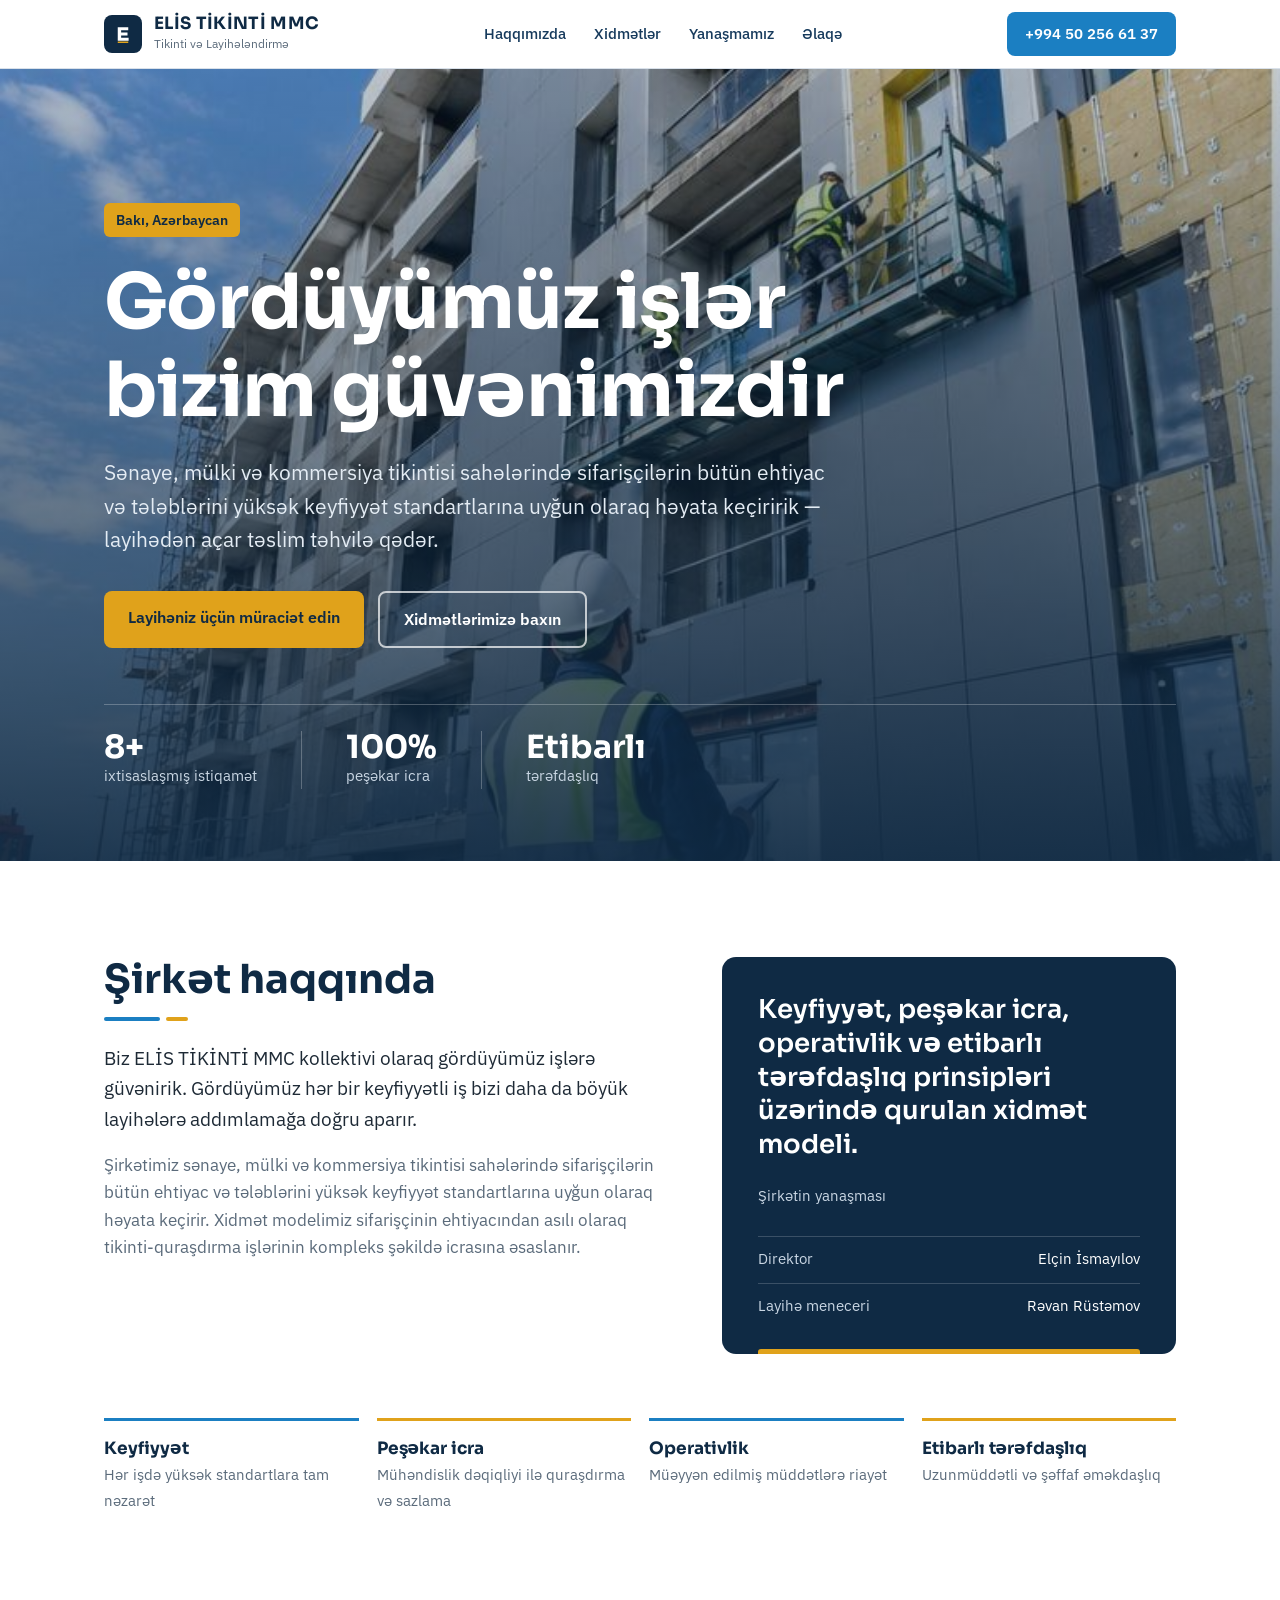
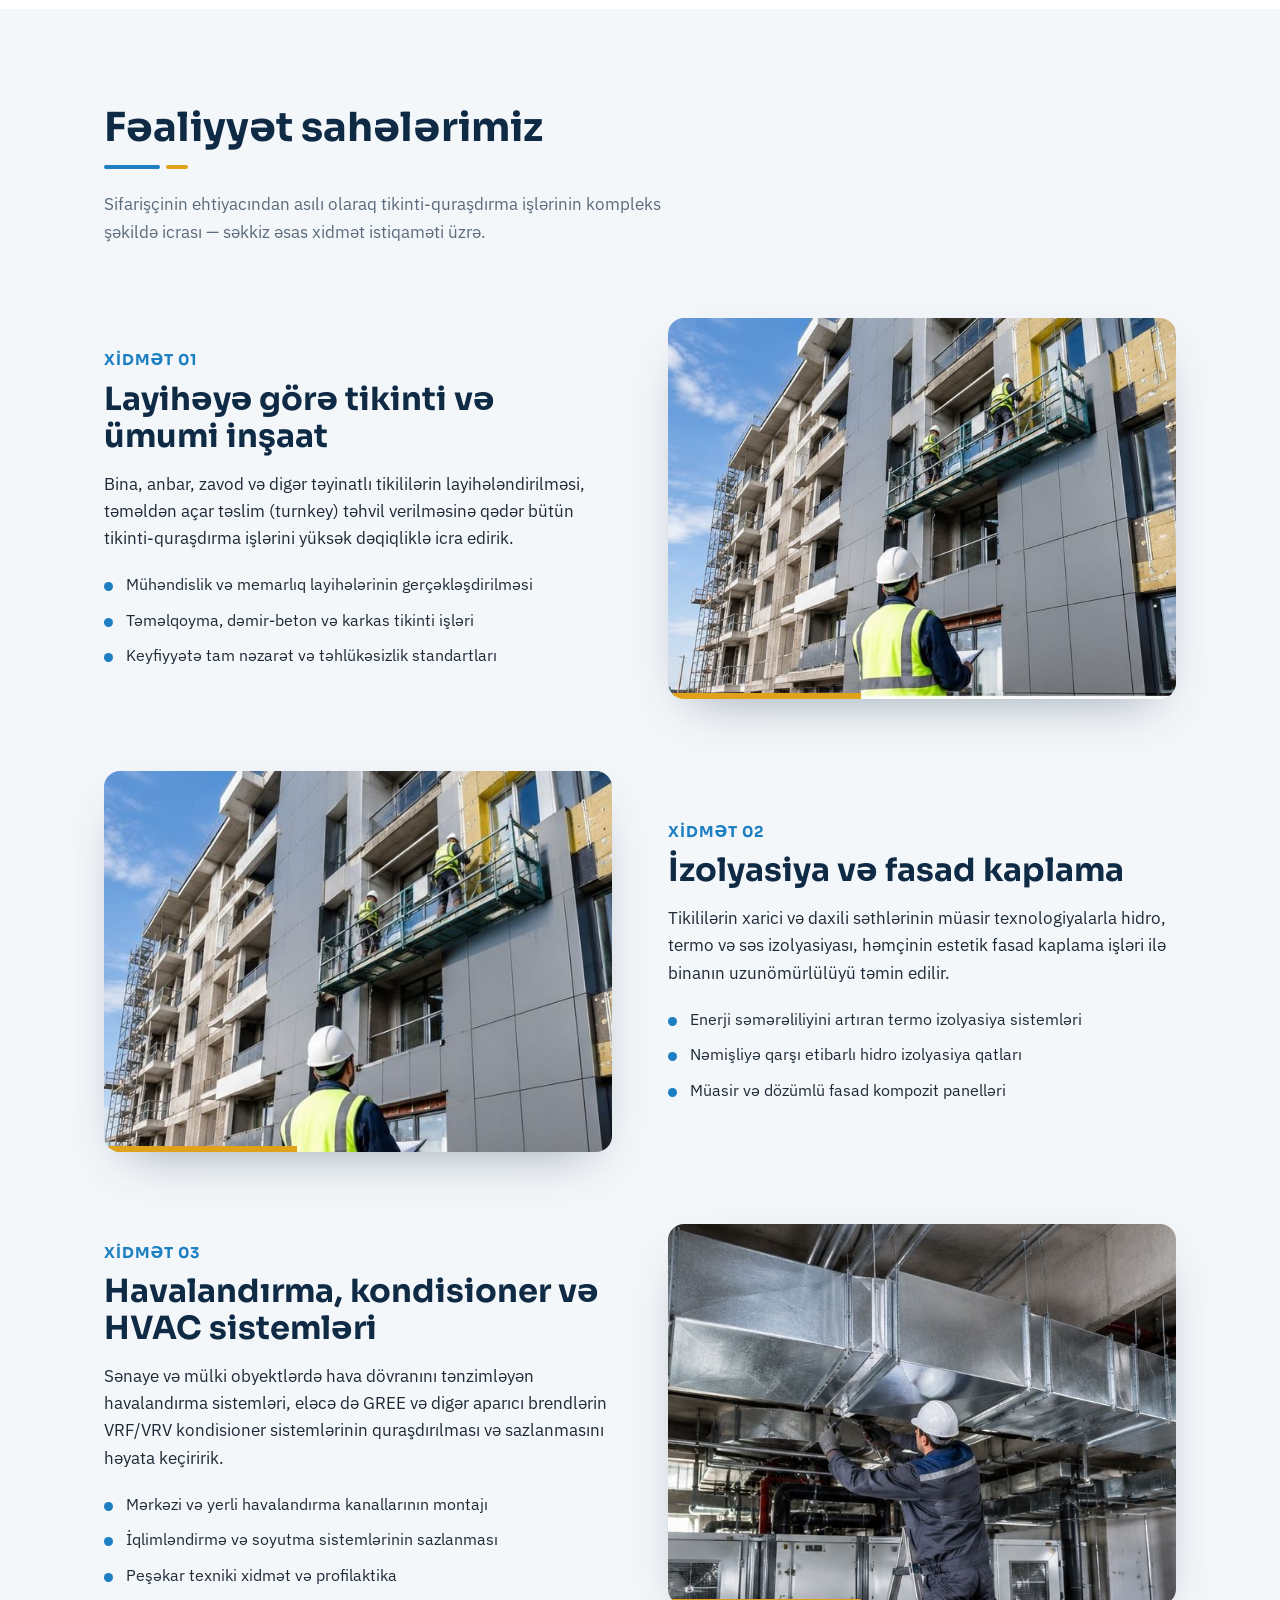
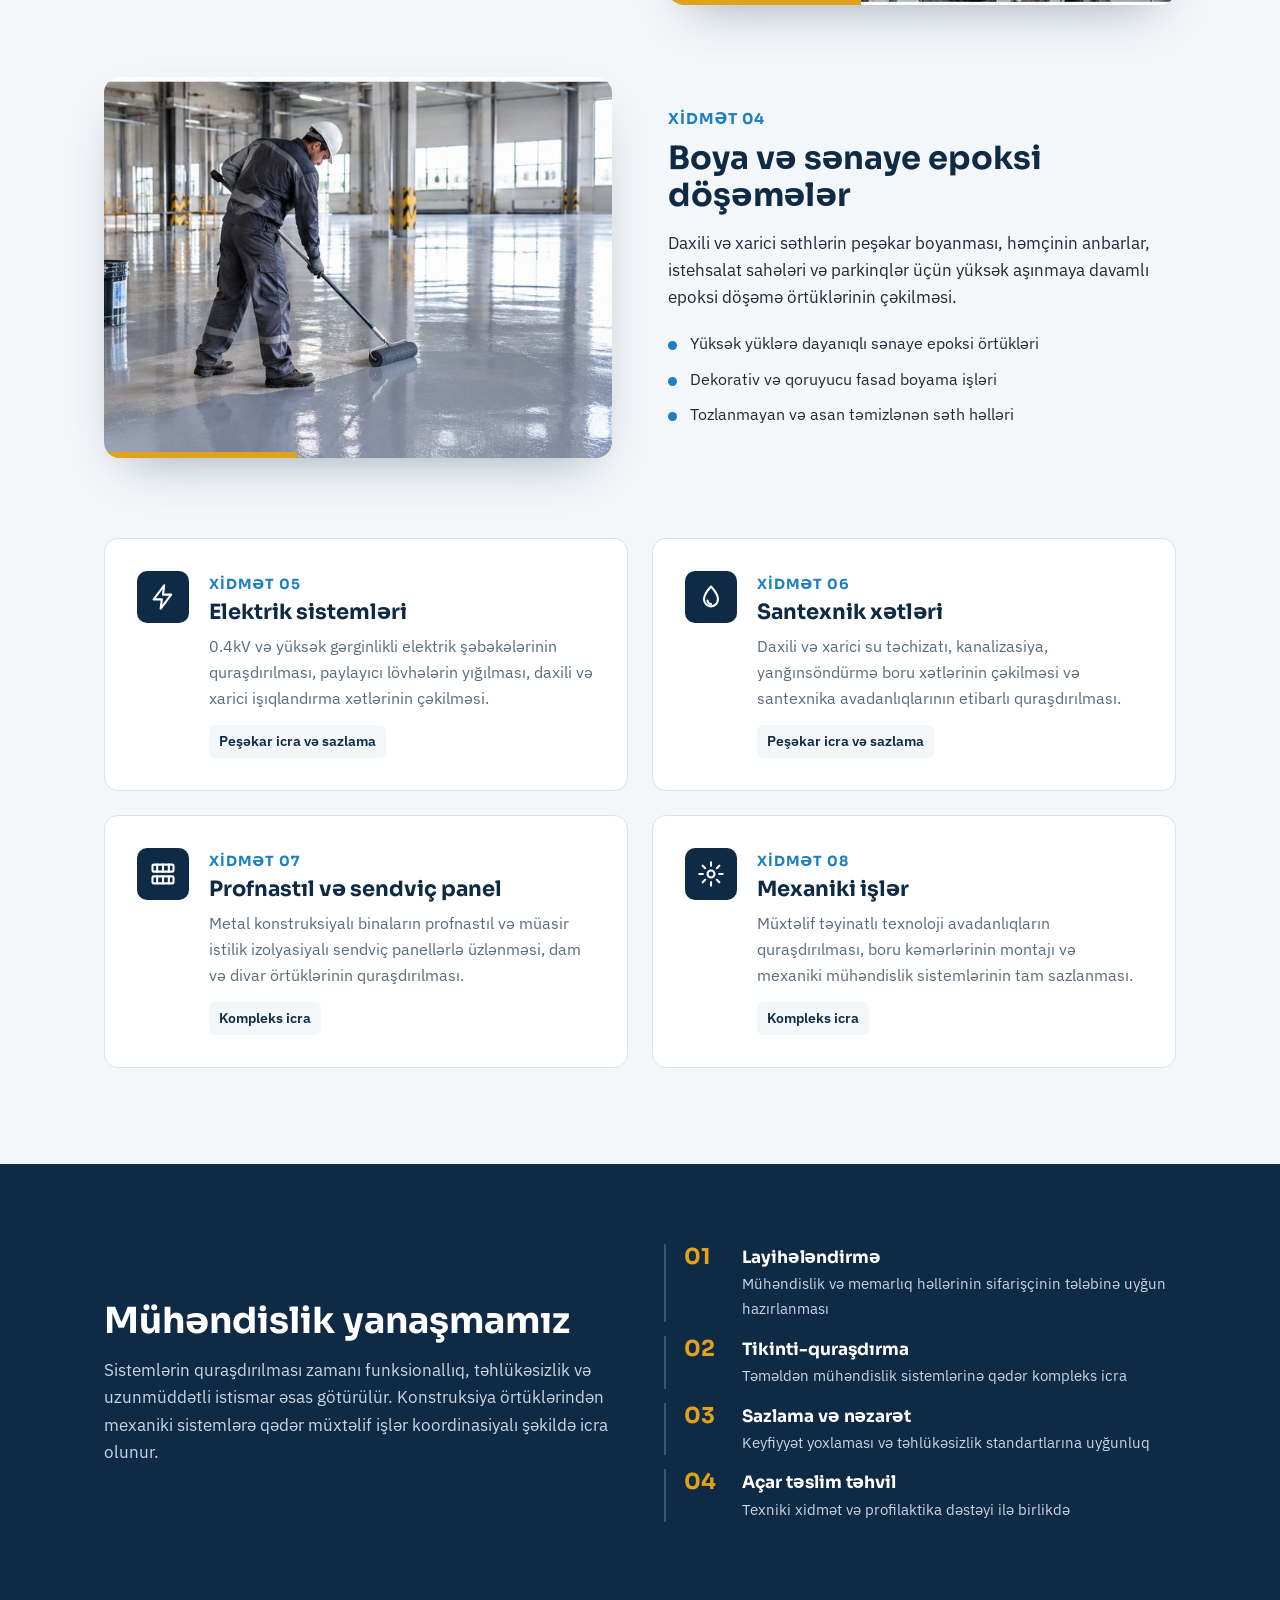
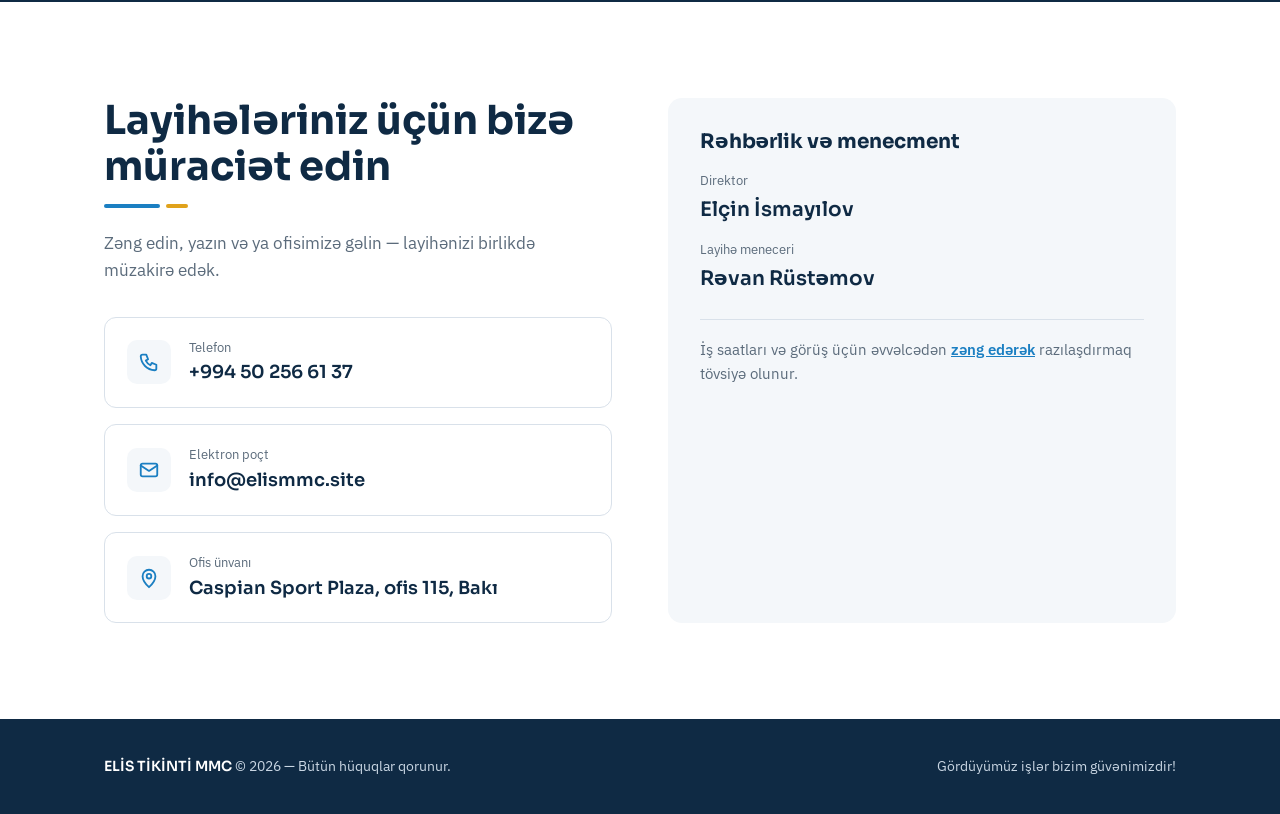
==== index.html @ 0c1c97b0 "Add files via upload" ====
<!DOCTYPE html>
<html lang="az">
<head>
<meta charset="UTF-8">
<meta name="viewport" content="width=device-width, initial-scale=1">
<title>ELİS TİKİNTİ MMC — Tikinti və Layihələndirmə | Bakı</title>
<meta name="description" content="ELİS TİKİNTİ MMC — Bakıda sənaye, mülki və kommersiya tikintisi: açar təslim tikinti, izolyasiya və fasad, HVAC, epoksi döşəmə, elektrik, santexnik, sendviç panel və mexaniki işlər.">
<meta property="og:title" content="ELİS TİKİNTİ MMC — Tikinti və Layihələndirmə">
<meta property="og:description" content="Gördüyümüz işlər bizim güvənimizdir! 8 ixtisaslaşmış istiqamət, 100% peşəkar icra.">
<meta property="og:type" content="website">
<link rel="canonical" href="https://elismmc.site/">
<meta property="og:url" content="https://elismmc.site/">
<meta property="og:image" content="https://elismmc.site/assets/img/tikinti.jpg">
<meta property="og:locale" content="az_AZ">
<meta name="robots" content="index, follow">
<meta name="theme-color" content="#0F2A44">
<script type="application/ld+json">
{
  "@context": "https://schema.org",
  "@type": "GeneralContractor",
  "name": "ELİS TİKİNTİ MMC",
  "url": "https://elismmc.site/",
  "telephone": "+994502566137",
  "email": "info@elismmc.site",
  "slogan": "Gördüyümüz işlər bizim güvənimizdir!",
  "address": {"@type":"PostalAddress","streetAddress":"Caspian Sport Plaza, ofis 115","addressLocality":"Bakı","addressCountry":"AZ"},
  "founder": {"@type":"Person","name":"Elçin İsmayılov"}
}
</script>
<link rel="icon" href="favicon.svg" type="image/svg+xml">
<link rel="preconnect" href="https://fonts.googleapis.com">
<link rel="preconnect" href="https://fonts.gstatic.com" crossorigin>
<link href="https://fonts.googleapis.com/css2?family=Sora:wght@500;600;700&family=IBM+Plex+Sans:wght@400;500;600&display=swap" rel="stylesheet">
<link rel="stylesheet" href="assets/css/style.css">
</head>
<body>

<header class="top">
  <div class="wrap">
    <a class="brand" href="#top" aria-label="ELİS TİKİNTİ MMC — ana səhifə">
      <span class="mark"><svg viewBox="0 0 64 64" aria-hidden="true"><path d="M18 14h28v8H27v6h17v8H27v6h20v8H18z" fill="#fff"/><rect x="18" y="52" width="28" height="4" fill="#E0A21B"/></svg></span>
      <span><strong>ELİS TİKİNTİ MMC</strong><small>Tikinti və Layihələndirmə</small></span>
    </a>
    <nav id="nav" aria-label="Əsas naviqasiya">
      <ul>
        <li><a href="#haqqimizda">Haqqımızda</a></li>
        <li><a href="#xidmetler">Xidmətlər</a></li>
        <li><a href="#yanasma">Yanaşmamız</a></li>
        <li><a href="#elaqe">Əlaqə</a></li>
      </ul>
    </nav>
    <a class="call" href="tel:+994502566137">+994 50 256 61 37</a>
    <button class="burger" id="burger" aria-label="Menyunu aç" aria-expanded="false" aria-controls="nav"><span></span><span></span><span></span></button>
  </div>
</header>

<main id="top">
<section class="hero">
  <img src="assets/img/tikinti.jpg" alt="Fasad işləri aparılan çoxmərtəbəli binanın önündə mühəndis" fetchpriority="high">
  <div class="wrap">
    <span class="tag">Bakı, Azərbaycan</span>
    <h1>Gördüyümüz işlər bizim güvənimizdir</h1>
    <p>Sənaye, mülki və kommersiya tikintisi sahələrində sifarişçilərin bütün ehtiyac və tələblərini yüksək keyfiyyət standartlarına uyğun olaraq həyata keçiririk — layihədən açar təslim təhvilə qədər.</p>
    <div class="actions">
      <a class="btn btn-gold" href="#elaqe">Layihəniz üçün müraciət edin</a>
      <a class="btn btn-ghost" href="#xidmetler">Xidmətlərimizə baxın</a>
    </div>
    <div class="stats">
      <div><b>8+</b><span>ixtisaslaşmış istiqamət</span></div>
      <div><b>100%</b><span>peşəkar icra</span></div>
      <div><b>Etibarlı</b><span>tərəfdaşlıq</span></div>
    </div>
  </div>
</section>

<section class="about" id="haqqimizda">
  <div class="wrap">
    <div class="grid">
      <div>
        <h2>Şirkət haqqında</h2>
        <div class="rule"><span></span><span></span></div>
        <p class="lead">Biz ELİS TİKİNTİ MMC kollektivi olaraq gördüyümüz işlərə güvənirik. Gördüyümüz hər bir keyfiyyətli iş bizi daha da böyük layihələrə addımlamağa doğru aparır.</p>
        <p>Şirkətimiz sənaye, mülki və kommersiya tikintisi sahələrində sifarişçilərin bütün ehtiyac və tələblərini yüksək keyfiyyət standartlarına uyğun olaraq həyata keçirir. Xidmət modelimiz sifarişçinin ehtiyacından asılı olaraq tikinti-quraşdırma işlərinin kompleks şəkildə icrasına əsaslanır.</p>
      </div>
      <aside class="quote">
        <blockquote>Keyfiyyət, peşəkar icra, operativlik və etibarlı tərəfdaşlıq prinsipləri üzərində qurulan xidmət modeli.</blockquote>
        <p>Şirkətin yanaşması</p>
        <div class="who">
          <div><span>Direktor</span><span>Elçin İsmayılov</span></div>
          <div><span>Layihə meneceri</span><span>Rəvan Rüstəmov</span></div>
        </div>
      </aside>
    </div>
    <div class="values">
      <div><b>Keyfiyyət</b><span>Hər işdə yüksək standartlara tam nəzarət</span></div>
      <div><b>Peşəkar icra</b><span>Mühəndislik dəqiqliyi ilə quraşdırma və sazlama</span></div>
      <div><b>Operativlik</b><span>Müəyyən edilmiş müddətlərə riayət</span></div>
      <div><b>Etibarlı tərəfdaşlıq</b><span>Uzunmüddətli və şəffaf əməkdaşlıq</span></div>
    </div>
  </div>
</section>

<section class="services" id="xidmetler">
  <div class="wrap">
    <h2>Fəaliyyət sahələrimiz</h2>
    <div class="rule"><span></span><span></span></div>
    <p class="intro">Sifarişçinin ehtiyacından asılı olaraq tikinti-quraşdırma işlərinin kompleks şəkildə icrası — səkkiz əsas xidmət istiqaməti üzrə.</p>

    <article class="svc">
      <div class="media"><img src="assets/img/tikinti.jpg" alt="Tikinti sahəsində fasad işləri" loading="lazy"></div>
      <div class="text">
        <span class="num">XİDMƏT 01</span>
        <h3>Layihəyə görə tikinti və ümumi inşaat</h3>
        <p>Bina, anbar, zavod və digər təyinatlı tikililərin layihələndirilməsi, təməldən açar təslim (turnkey) təhvil verilməsinə qədər bütün tikinti-quraşdırma işlərini yüksək dəqiqliklə icra edirik.</p>
        <ul>
          <li>Mühəndislik və memarlıq layihələrinin gerçəkləşdirilməsi</li>
          <li>Təməlqoyma, dəmir-beton və karkas tikinti işləri</li>
          <li>Keyfiyyətə tam nəzarət və təhlükəsizlik standartları</li>
        </ul>
      </div>
    </article>

    <article class="svc">
      <div class="media"><img src="assets/img/fasad.jpg" alt="Binanın fasadına izolyasiya və kompozit panellərin quraşdırılması" loading="lazy"></div>
      <div class="text">
        <span class="num">XİDMƏT 02</span>
        <h3>İzolyasiya və fasad kaplama</h3>
        <p>Tikililərin xarici və daxili səthlərinin müasir texnologiyalarla hidro, termo və səs izolyasiyası, həmçinin estetik fasad kaplama işləri ilə binanın uzunömürlülüyü təmin edilir.</p>
        <ul>
          <li>Enerji səmərəliliyini artıran termo izolyasiya sistemləri</li>
          <li>Nəmişliyə qarşı etibarlı hidro izolyasiya qatları</li>
          <li>Müasir və dözümlü fasad kompozit panelləri</li>
        </ul>
      </div>
    </article>

    <article class="svc">
      <div class="media"><img src="assets/img/hvac.jpg" alt="Havalandırma kanallarının montajını aparan texnik" loading="lazy"></div>
      <div class="text">
        <span class="num">XİDMƏT 03</span>
        <h3>Havalandırma, kondisioner və HVAC sistemləri</h3>
        <p>Sənaye və mülki obyektlərdə hava dövranını tənzimləyən havalandırma sistemləri, eləcə də GREE və digər aparıcı brendlərin VRF/VRV kondisioner sistemlərinin quraşdırılması və sazlanmasını həyata keçiririk.</p>
        <ul>
          <li>Mərkəzi və yerli havalandırma kanallarının montajı</li>
          <li>İqlimləndirmə və soyutma sistemlərinin sazlanması</li>
          <li>Peşəkar texniki xidmət və profilaktika</li>
        </ul>
      </div>
    </article>

    <article class="svc">
      <div class="media"><img src="assets/img/epoksi.jpg" alt="Anbarda epoksi döşəmə örtüyünün çəkilməsi" loading="lazy"></div>
      <div class="text">
        <span class="num">XİDMƏT 04</span>
        <h3>Boya və sənaye epoksi döşəmələr</h3>
        <p>Daxili və xarici səthlərin peşəkar boyanması, həmçinin anbarlar, istehsalat sahələri və parkinqlər üçün yüksək aşınmaya davamlı epoksi döşəmə örtüklərinin çəkilməsi.</p>
        <ul>
          <li>Yüksək yüklərə dayanıqlı sənaye epoksi örtükləri</li>
          <li>Dekorativ və qoruyucu fasad boyama işləri</li>
          <li>Tozlanmayan və asan təmizlənən səth həlləri</li>
        </ul>
      </div>
    </article>

    <div class="pairs">
      <article class="pair">
        <div class="ico"><svg viewBox="0 0 24 24" aria-hidden="true"><path d="M13 2 4 14h7l-1 8 9-12h-7z"/></svg></div>
        <div>
          <span class="num">XİDMƏT 05</span>
          <h3>Elektrik sistemləri</h3>
          <p>0.4kV və yüksək gərginlikli elektrik şəbəkələrinin quraşdırılması, paylayıcı lövhələrin yığılması, daxili və xarici işıqlandırma xətlərinin çəkilməsi.</p>
          <b>Peşəkar icra və sazlama</b>
        </div>
      </article>
      <article class="pair">
        <div class="ico"><svg viewBox="0 0 24 24" aria-hidden="true"><path d="M12 3s-6 6.5-6 11a6 6 0 0 0 12 0c0-4.5-6-11-6-11z"/><path d="M9 15a3 3 0 0 0 3 3"/></svg></div>
        <div>
          <span class="num">XİDMƏT 06</span>
          <h3>Santexnik xətləri</h3>
          <p>Daxili və xarici su təchizatı, kanalizasiya, yanğınsöndürmə boru xətlərinin çəkilməsi və santexnika avadanlıqlarının etibarlı quraşdırılması.</p>
          <b>Peşəkar icra və sazlama</b>
        </div>
      </article>
      <article class="pair">
        <div class="ico"><svg viewBox="0 0 24 24" aria-hidden="true"><rect x="3" y="4" width="18" height="6" rx="1"/><rect x="3" y="14" width="18" height="6" rx="1"/><path d="M7 4v6M12 4v6M17 4v6M7 14v6M12 14v6M17 14v6"/></svg></div>
        <div>
          <span class="num">XİDMƏT 07</span>
          <h3>Profnastıl və sendviç panel</h3>
          <p>Metal konstruksiyalı binaların profnastıl və müasir istilik izolyasiyalı sendviç panellərlə üzlənməsi, dam və divar örtüklərinin quraşdırılması.</p>
          <b>Kompleks icra</b>
        </div>
      </article>
      <article class="pair">
        <div class="ico"><svg viewBox="0 0 24 24" aria-hidden="true"><circle cx="12" cy="12" r="3"/><path d="M12 2v3M12 19v3M2 12h3M19 12h3M4.9 4.9l2.1 2.1M17 17l2.1 2.1M4.9 19.1 7 17M17 7l2.1-2.1"/></svg></div>
        <div>
          <span class="num">XİDMƏT 08</span>
          <h3>Mexaniki işlər</h3>
          <p>Müxtəlif təyinatlı texnoloji avadanlıqların quraşdırılması, boru kəmərlərinin montajı və mexaniki mühəndislik sistemlərinin tam sazlanması.</p>
          <b>Kompleks icra</b>
        </div>
      </article>
    </div>
  </div>
</section>

<section class="approach" id="yanasma">
  <div class="wrap">
    <div>
      <h2>Mühəndislik yanaşmamız</h2>
      <p>Sistemlərin quraşdırılması zamanı funksionallıq, təhlükəsizlik və uzunmüddətli istismar əsas götürülür. Konstruksiya örtüklərindən mexaniki sistemlərə qədər müxtəlif işlər koordinasiyalı şəkildə icra olunur.</p>
    </div>
    <ol>
      <li><div><b>Layihələndirmə</b><span>Mühəndislik və memarlıq həllərinin sifarişçinin tələbinə uyğun hazırlanması</span></div></li>
      <li><div><b>Tikinti-quraşdırma</b><span>Təməldən mühəndislik sistemlərinə qədər kompleks icra</span></div></li>
      <li><div><b>Sazlama və nəzarət</b><span>Keyfiyyət yoxlaması və təhlükəsizlik standartlarına uyğunluq</span></div></li>
      <li><div><b>Açar təslim təhvil</b><span>Texniki xidmət və profilaktika dəstəyi ilə birlikdə</span></div></li>
    </ol>
  </div>
</section>

<section class="contact" id="elaqe">
  <div class="wrap">
    <div class="grid">
      <div>
        <h2>Layihələriniz üçün bizə müraciət edin</h2>
        <div class="rule"><span></span><span></span></div>
        <p class="intro">Zəng edin, yazın və ya ofisimizə gəlin — layihənizi birlikdə müzakirə edək.</p>
        <div class="cards">
          <a class="card" href="tel:+994502566137">
            <span class="ico"><svg viewBox="0 0 24 24" aria-hidden="true"><path d="M5 4h4l2 5-2.5 1.5a11 11 0 0 0 5 5L15 13l5 2v4a2 2 0 0 1-2 2A16 16 0 0 1 3 6a2 2 0 0 1 2-2z"/></svg></span>
            <span><small>Telefon</small><b>+994 50 256 61 37</b></span>
          </a>
          <a class="card" href="mailto:info@elismmc.site">
            <span class="ico"><svg viewBox="0 0 24 24" aria-hidden="true"><rect x="3" y="5" width="18" height="14" rx="2"/><path d="m3 7 9 6 9-6"/></svg></span>
            <span><small>Elektron poçt</small><b>info@elismmc.site</b></span>
          </a>
          <a class="card" href="https://www.google.com/maps/search/?api=1&query=Caspian+Sport+Plaza+Baku" target="_blank" rel="noopener">
            <span class="ico"><svg viewBox="0 0 24 24" aria-hidden="true"><path d="M12 22s7-6.5 7-12a7 7 0 0 0-14 0c0 5.5 7 12 7 12z"/><circle cx="12" cy="10" r="2.5"/></svg></span>
            <span><small>Ofis ünvanı</small><b>Caspian Sport Plaza, ofis 115, Bakı</b></span>
          </a>
        </div>
      </div>
      <aside class="team">
        <h3>Rəhbərlik və menecment</h3>
        <dl>
          <div><dt>Direktor</dt><dd>Elçin İsmayılov</dd></div>
          <div><dt>Layihə meneceri</dt><dd>Rəvan Rüstəmov</dd></div>
        </dl>
        <div class="map">İş saatları və görüş üçün əvvəlcədən <a href="tel:+994502566137">zəng edərək</a> razılaşdırmaq tövsiyə olunur.</div>
      </aside>
    </div>
  </div>
</section>
</main>

<footer>
  <div class="wrap">
    <div><em>ELİS TİKİNTİ MMC</em> © 2026 — Bütün hüquqlar qorunur.</div>
    <div>Gördüyümüz işlər bizim güvənimizdir!</div>
  </div>
</footer>

<script src="assets/js/main.js" defer></script>
</body>
</html>
---- assets/css/style.css ----
/* ELİS TİKİNTİ MMC — site styles */
:root{
  --navy:#0F2A44;
  --navy-2:#163A5C;
  --blue:#1B7FC2;
  --gold:#E0A21B;
  --paper:#F4F7FA;
  --line:#D9E1EA;
  --ink:#1E2A36;
  --muted:#5B6B7B;
  --white:#FFFFFF;
  --display:'Sora',system-ui,sans-serif;
  --body:'IBM Plex Sans',system-ui,sans-serif;
  --wrap:1120px;
}
*{box-sizing:border-box}
html{scroll-behavior:smooth}
@media (prefers-reduced-motion:reduce){html{scroll-behavior:auto}*{animation:none!important;transition:none!important}}
body{margin:0;font-family:var(--body);color:var(--ink);background:var(--white);line-height:1.6;-webkit-font-smoothing:antialiased}
img{max-width:100%;display:block}
a{color:inherit}
h1,h2,h3{font-family:var(--display);line-height:1.15;margin:0;color:var(--navy)}
p{margin:0}
.wrap{max-width:var(--wrap);margin:0 auto;padding:0 24px}
:focus-visible{outline:3px solid var(--gold);outline-offset:3px}

/* Section heading device carried over from the catalog: blue rule + short gold rule */
.rule{display:flex;gap:6px;margin:14px 0 22px}
.rule span{height:4px;display:block;border-radius:2px}
.rule span:first-child{width:56px;background:var(--blue)}
.rule span:last-child{width:22px;background:var(--gold)}

/* Header */
.top{position:sticky;top:0;z-index:20;background:rgba(255,255,255,.94);backdrop-filter:blur(8px);border-bottom:1px solid var(--line)}
.top .wrap{display:flex;align-items:center;justify-content:space-between;height:68px}
.brand{display:flex;align-items:center;gap:12px;text-decoration:none}
.brand .mark{width:38px;height:38px;border-radius:8px;background:var(--navy);display:grid;place-items:center}
.brand .mark svg{width:24px;height:24px}
.brand strong{font-family:var(--display);font-size:17px;letter-spacing:.02em;color:var(--navy);display:block;line-height:1.1}
.brand small{font-size:12px;color:var(--muted);display:block}
nav ul{list-style:none;margin:0;padding:0;display:flex;gap:28px}
nav a{text-decoration:none;font-weight:500;font-size:15px;color:var(--navy-2)}
nav a:hover{color:var(--blue)}
.call{background:var(--blue);color:#fff;text-decoration:none;padding:10px 18px;border-radius:8px;font-weight:600;font-size:15px;white-space:nowrap}
.call:hover{background:#166BA6}
.burger{display:none;background:none;border:1px solid var(--line);border-radius:8px;width:42px;height:42px;cursor:pointer}
.burger span{display:block;width:20px;height:2px;background:var(--navy);margin:4px auto}

/* Hero */
.hero{position:relative;min-height:88vh;display:grid;align-items:end;color:#fff;overflow:hidden;isolation:isolate}
.hero img{position:absolute;inset:0;width:100%;height:100%;object-fit:cover;z-index:-2}
.hero::before{content:"";position:absolute;inset:0;z-index:-1;background:linear-gradient(180deg,rgba(15,42,68,.25) 0%,rgba(15,42,68,.55) 45%,rgba(15,42,68,.92) 100%)}
.hero .wrap{padding-top:120px;padding-bottom:72px;width:100%}
.hero .tag{display:inline-block;background:var(--gold);color:var(--navy);font-weight:600;font-size:14px;padding:6px 12px;border-radius:6px;margin-bottom:22px}
.hero h1{color:#fff;font-size:clamp(38px,6.4vw,76px);font-weight:700;max-width:14ch;letter-spacing:-.01em}
.hero p{font-size:clamp(17px,2vw,21px);max-width:56ch;margin-top:22px;color:#E4ECF4}
.hero .actions{display:flex;gap:14px;flex-wrap:wrap;margin-top:34px}
.btn{display:inline-block;text-decoration:none;font-weight:600;padding:14px 24px;border-radius:8px;font-size:16px}
.btn-gold{background:var(--gold);color:var(--navy)}
.btn-gold:hover{background:#F0B53A}
.btn-ghost{border:2px solid rgba(255,255,255,.7);color:#fff}
.btn-ghost:hover{background:rgba(255,255,255,.12)}
.hero .stats{display:flex;gap:0;margin-top:56px;border-top:1px solid rgba(255,255,255,.25);padding-top:26px;flex-wrap:wrap}
.hero .stats div{padding-right:44px;margin-right:44px;border-right:1px solid rgba(255,255,255,.25)}
.hero .stats div:last-child{border:0}
.hero .stats b{font-family:var(--display);font-size:32px;display:block;color:#fff;line-height:1}
.hero .stats span{color:#C9D6E3;font-size:15px}

/* About */
.about{padding:96px 0;background:var(--white)}
.about .grid{display:grid;grid-template-columns:1.1fr .9fr;gap:64px;align-items:start}
.about h2{font-size:clamp(28px,3.6vw,40px)}
.about .lead{font-size:19px;color:var(--ink);margin-bottom:18px}
.about p{color:var(--muted);font-size:17px}
.quote{background:var(--navy);color:#fff;border-radius:14px;padding:36px;position:relative}
.quote::after{content:"";position:absolute;left:36px;right:36px;bottom:0;height:5px;background:var(--gold);border-radius:3px 3px 0 0}
.quote blockquote{margin:0;font-family:var(--display);font-size:26px;font-weight:600;line-height:1.3}
.quote p{margin-top:22px;color:#C9D6E3;font-size:15px}
.quote .who{margin-top:28px;display:grid;gap:12px}
.quote .who div{display:flex;justify-content:space-between;border-top:1px solid rgba(255,255,255,.18);padding-top:10px;font-size:15px}
.quote .who div span:first-child{color:#C9D6E3}
.values{display:grid;grid-template-columns:repeat(4,1fr);gap:18px;margin-top:64px}
.values div{border-top:3px solid var(--blue);padding-top:14px}
.values div:nth-child(2n){border-color:var(--gold)}
.values b{font-family:var(--display);font-size:17px;color:var(--navy);display:block}
.values span{color:var(--muted);font-size:15px}

/* Services */
.services{background:var(--paper);padding:96px 0}
.services h2{font-size:clamp(28px,3.6vw,40px)}
.services .intro{color:var(--muted);font-size:17px;max-width:60ch}
.svc{display:grid;grid-template-columns:1fr 1fr;gap:56px;align-items:center;margin-top:72px}
.svc:nth-child(even) .media{order:2}
.svc .num{font-family:var(--display);font-weight:700;color:var(--blue);font-size:15px;letter-spacing:.06em}
.svc h3{font-size:clamp(24px,2.8vw,32px);margin-top:8px}
.svc .text p{color:var(--ink);font-size:17px;margin-top:16px}
.svc ul{list-style:none;padding:0;margin:20px 0 0;display:grid;gap:10px}
.svc li{padding-left:22px;position:relative;font-size:16px;color:var(--ink)}
.svc li::before{content:"";position:absolute;left:0;top:10px;width:9px;height:9px;border-radius:50%;background:var(--blue)}
.media{position:relative;border-radius:16px;overflow:hidden;aspect-ratio:4/3;box-shadow:0 20px 50px -24px rgba(15,42,68,.45)}
.media img{width:100%;height:100%;object-fit:cover}
.media::after{content:"";position:absolute;left:0;bottom:0;width:38%;height:6px;background:var(--gold)}
.pairs{display:grid;grid-template-columns:1fr 1fr;gap:24px;margin-top:80px}
.pair{background:#fff;border:1px solid var(--line);border-radius:14px;padding:32px;display:grid;grid-template-columns:auto 1fr;gap:20px;align-items:start}
.pair .ico{width:52px;height:52px;border-radius:10px;background:var(--navy);display:grid;place-items:center}
.pair .ico svg{width:28px;height:28px;stroke:#fff;fill:none;stroke-width:1.8;stroke-linecap:round;stroke-linejoin:round}
.pair .num{font-family:var(--display);font-weight:700;color:var(--blue);font-size:14px;letter-spacing:.06em}
.pair h3{font-size:21px;margin-top:4px}
.pair p{color:var(--muted);font-size:16px;margin-top:10px}
.pair b{display:inline-block;margin-top:14px;font-weight:600;font-size:14px;color:var(--navy);background:var(--paper);padding:5px 10px;border-radius:6px}

/* Approach band */
.approach{background:var(--navy);color:#fff;padding:80px 0}
.approach .wrap{display:grid;grid-template-columns:1fr 1fr;gap:48px;align-items:center}
.approach h2{color:#fff;font-size:clamp(26px,3.2vw,36px)}
.approach p{color:#C9D6E3;font-size:17px;margin-top:16px}
.approach ol{list-style:none;padding:0;margin:0;display:grid;gap:14px;counter-reset:step}
.approach li{counter-increment:step;display:grid;grid-template-columns:44px 1fr;gap:14px;align-items:start;border-left:2px solid rgba(255,255,255,.2);padding-left:18px}
.approach li::before{content:counter(step,decimal-leading-zero);font-family:var(--display);font-weight:700;color:var(--gold);font-size:22px;line-height:1.2}
.approach li b{display:block;font-family:var(--display);font-size:17px}
.approach li span{color:#C9D6E3;font-size:15px}

/* Contact */
.contact{padding:96px 0}
.contact .grid{display:grid;grid-template-columns:1fr 1fr;gap:56px}
.contact h2{font-size:clamp(28px,3.6vw,40px)}
.contact .intro{color:var(--muted);font-size:17px;max-width:48ch}
.cards{display:grid;gap:16px;margin-top:32px}
.card{display:grid;grid-template-columns:auto 1fr;gap:18px;align-items:center;border:1px solid var(--line);border-radius:12px;padding:20px 22px;text-decoration:none;background:#fff}
.card:hover{border-color:var(--blue)}
.card .ico{width:44px;height:44px;border-radius:10px;background:var(--paper);display:grid;place-items:center}
.card .ico svg{width:22px;height:22px;stroke:var(--blue);fill:none;stroke-width:2;stroke-linecap:round;stroke-linejoin:round}
.card small{display:block;color:var(--muted);font-size:13px}
.card b{font-family:var(--display);font-size:18px;color:var(--navy);font-weight:600}
.team{background:var(--paper);border-radius:14px;padding:32px}
.team h3{font-size:20px}
.team dl{margin:18px 0 0;display:grid;gap:14px}
.team dt{font-size:13px;color:var(--muted)}
.team dd{margin:2px 0 0;font-family:var(--display);font-size:20px;font-weight:600;color:var(--navy)}
.team .map{margin-top:24px;border-top:1px solid var(--line);padding-top:18px;color:var(--muted);font-size:15px}
.team .map a{color:var(--blue);font-weight:600}

/* Footer */
footer{background:var(--navy);color:#C9D6E3;padding:36px 0;font-size:14px}
footer .wrap{display:flex;justify-content:space-between;gap:20px;flex-wrap:wrap;align-items:center}
footer em{color:#fff;font-style:normal;font-family:var(--display);font-weight:600}

@media (max-width:900px){
  .about .grid,.services .svc,.approach .wrap,.contact .grid,.pairs{grid-template-columns:1fr}
  .svc{gap:28px;margin-top:56px}
  .svc:nth-child(even) .media{order:0}
  .values{grid-template-columns:1fr 1fr}
  .hero{min-height:auto}
  .hero .wrap{padding-top:96px;padding-bottom:48px}
  .hero .stats div{padding-right:22px;margin-right:22px}
  .about,.services,.contact{padding:64px 0}
}
@media (max-width:720px){
  nav{display:none;position:absolute;left:0;right:0;top:68px;background:#fff;border-bottom:1px solid var(--line);padding:12px 24px 20px}
  nav.open{display:block}
  nav ul{flex-direction:column;gap:14px}
  .top .call{display:none}
  .burger{display:block}
  .values{grid-template-columns:1fr}
  .hero .stats{gap:18px}
  .hero .stats div{border:0;padding:0;margin:0;flex:1 1 40%}
  .pair{grid-template-columns:1fr}
}
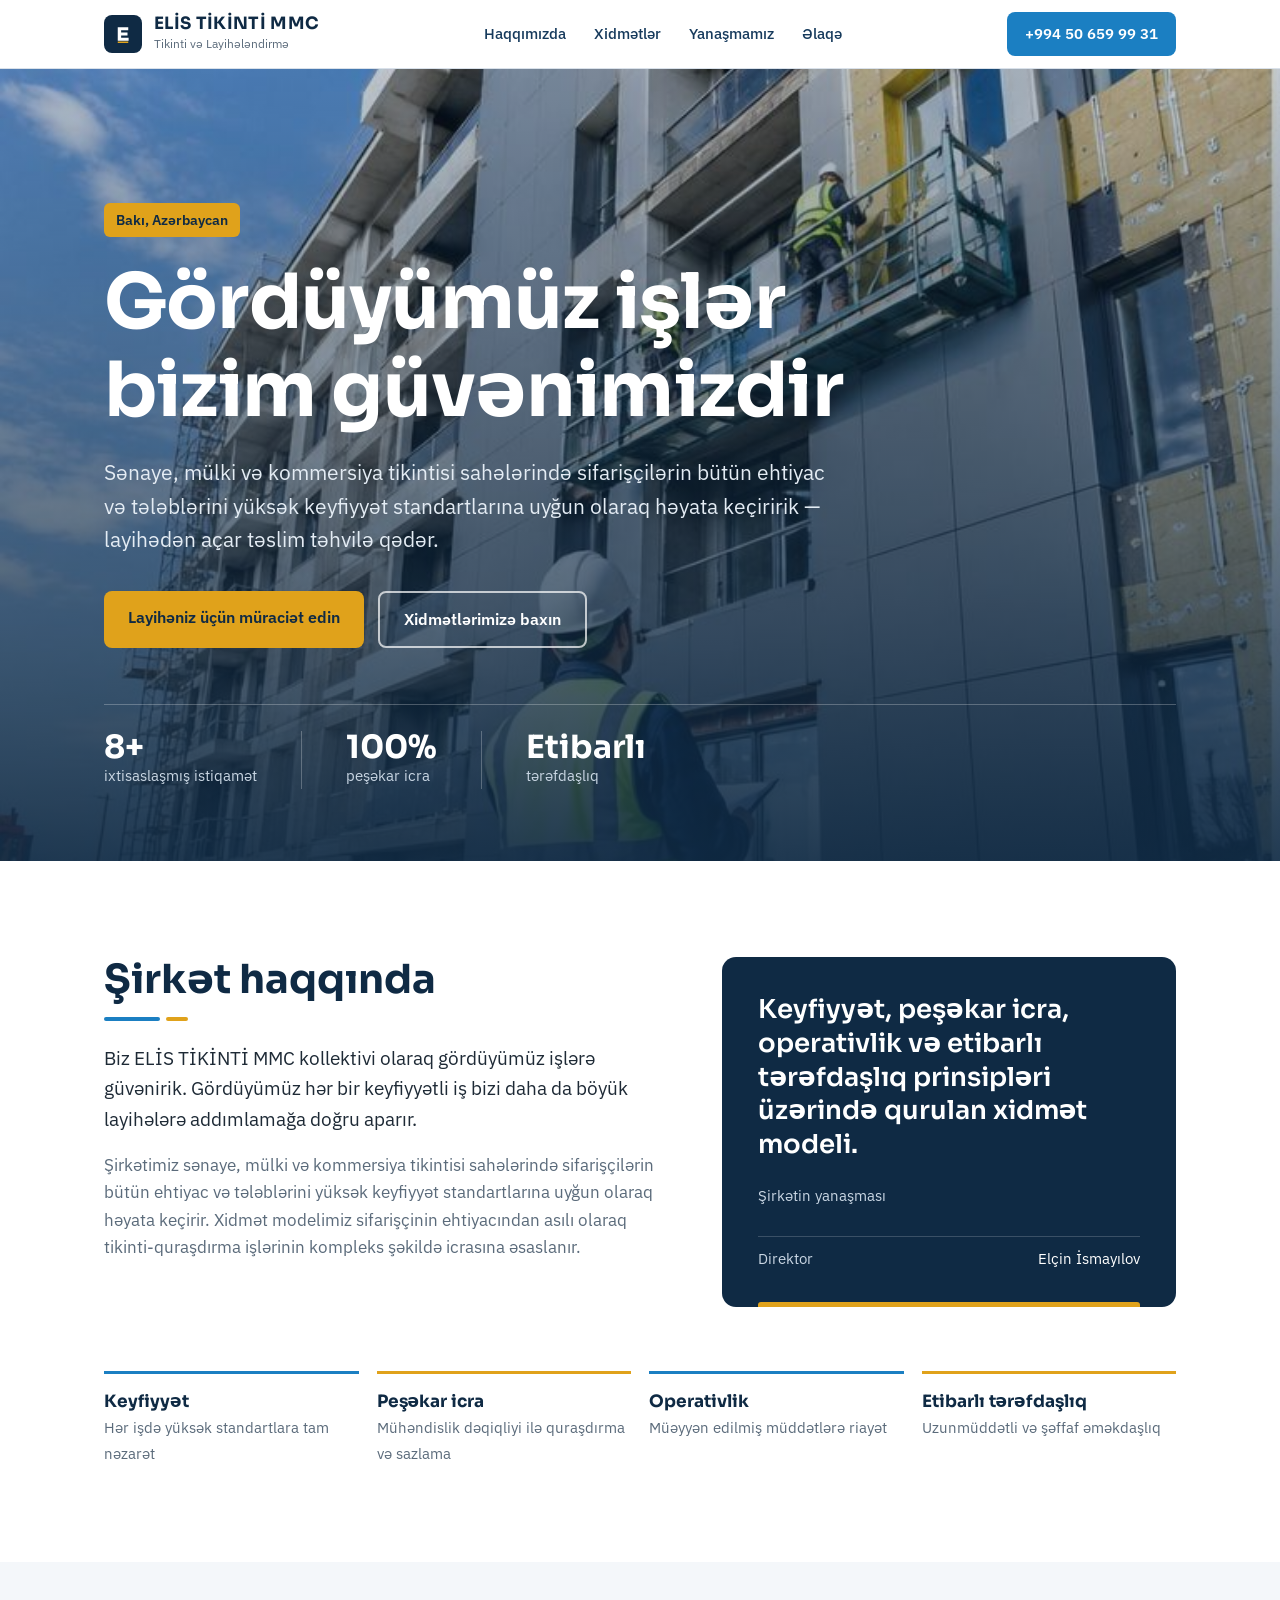
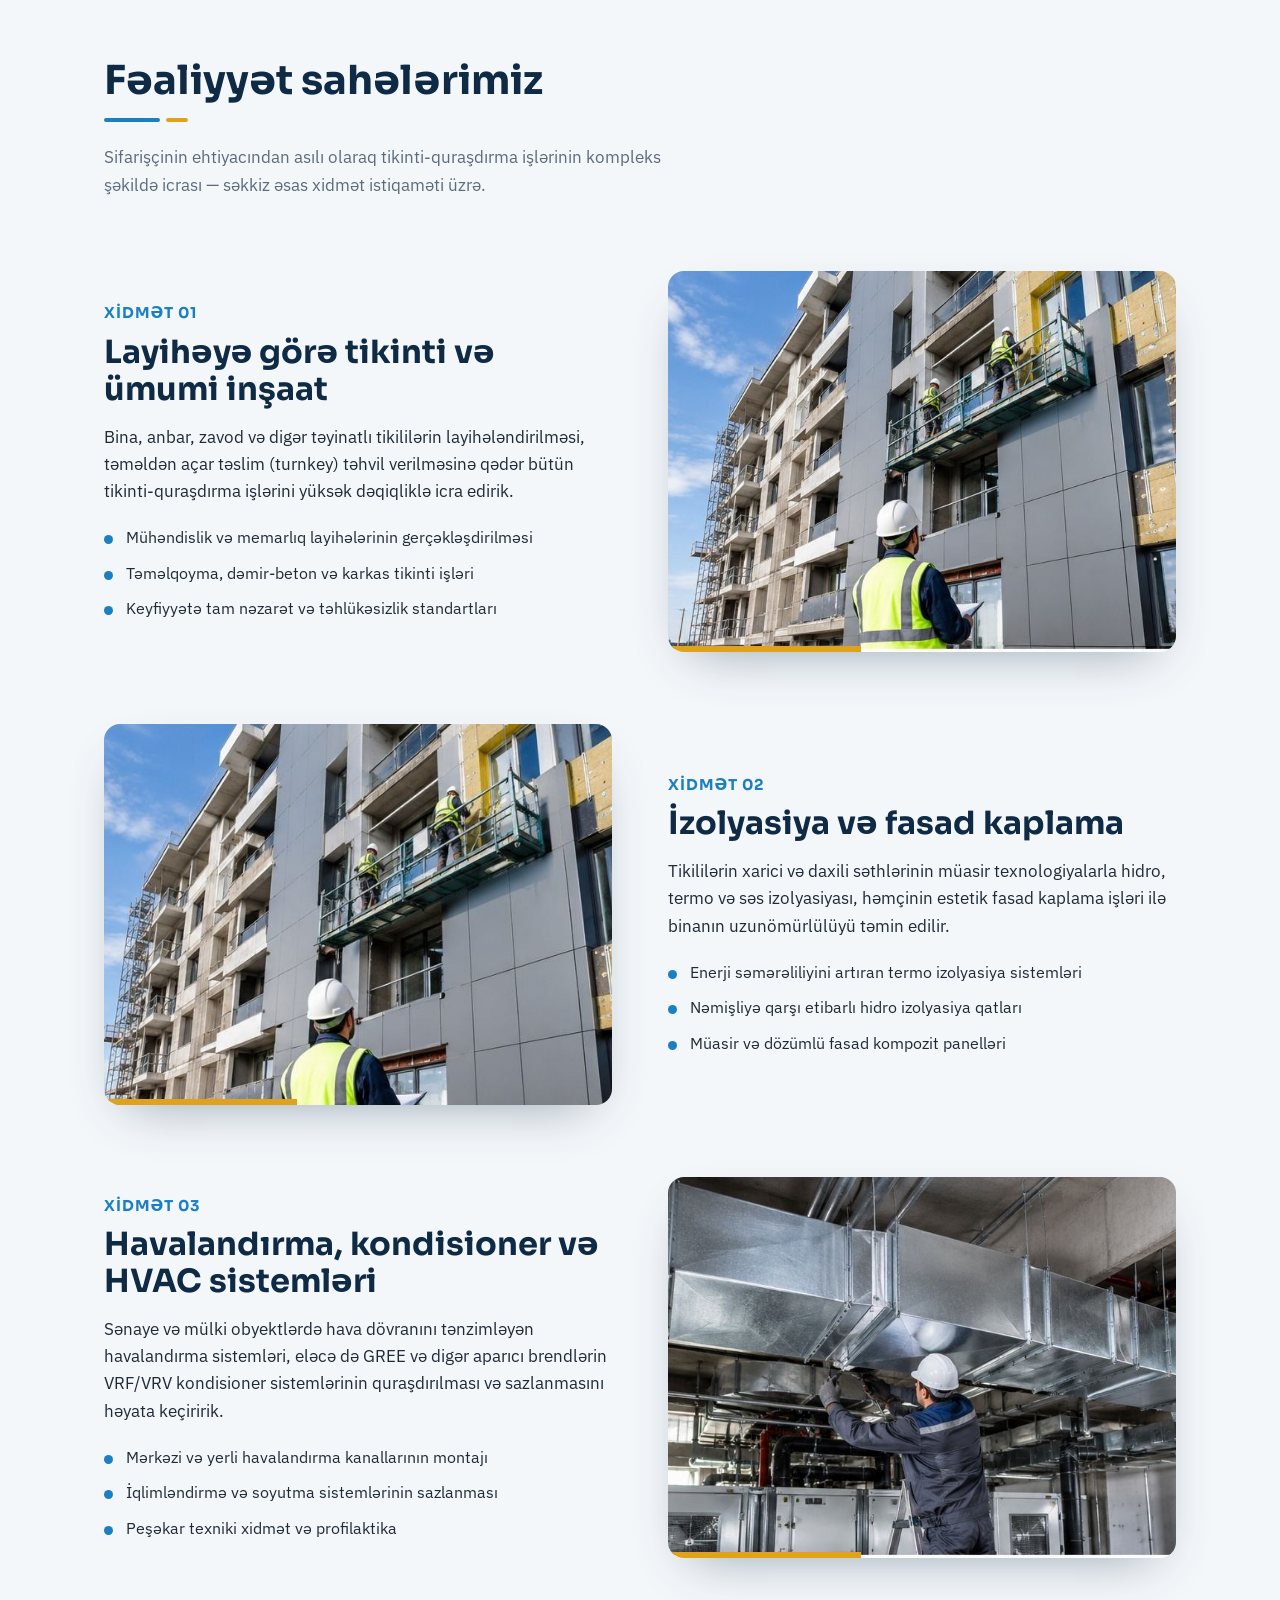
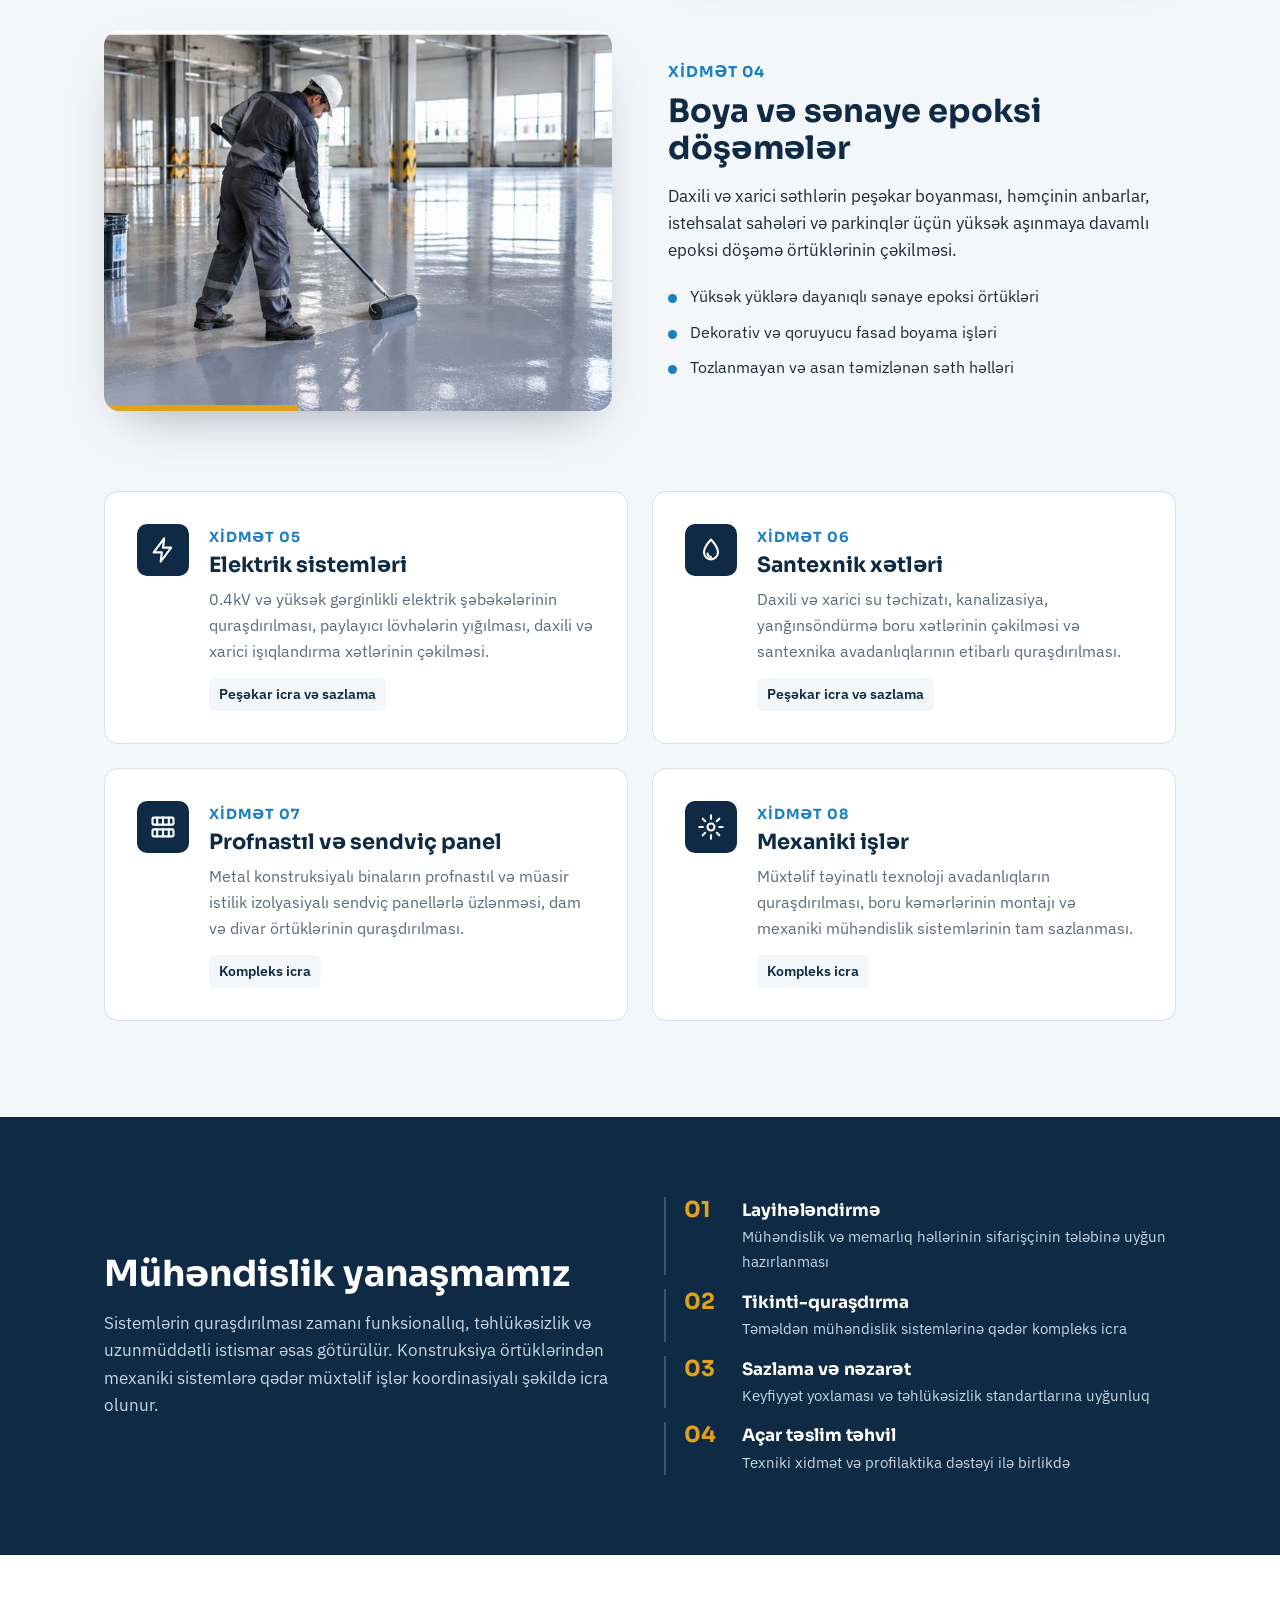
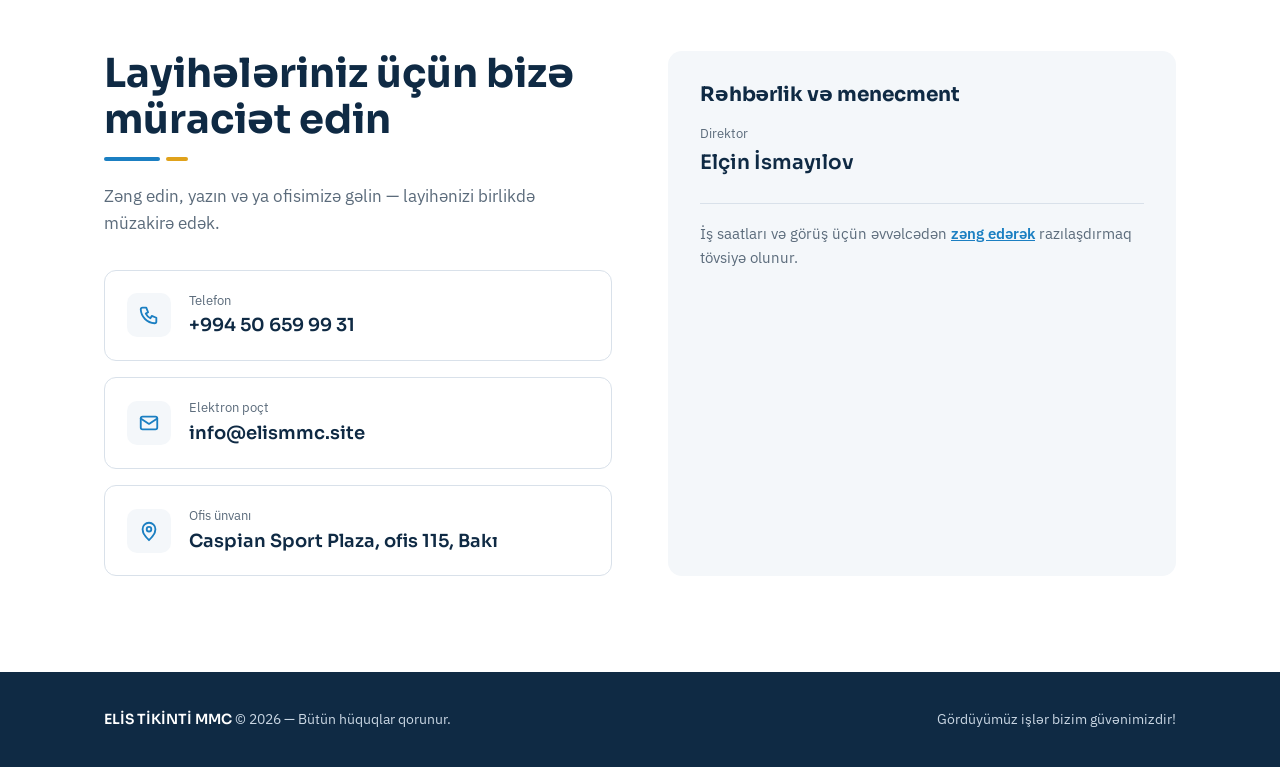
==== commit 1b749357: "Update index.html" ====
--- a/index.html
+++ b/index.html
@@ -20,7 +20,7 @@
   "@type": "GeneralContractor",
   "name": "ELİS TİKİNTİ MMC",
   "url": "https://elismmc.site/",
-  "telephone": "+994502566137",
+  "telephone": "+994506599931",
   "email": "info@elismmc.site",
   "slogan": "Gördüyümüz işlər bizim güvənimizdir!",
   "address": {"@type":"PostalAddress","streetAddress":"Caspian Sport Plaza, ofis 115","addressLocality":"Bakı","addressCountry":"AZ"},
@@ -49,7 +49,7 @@
         <li><a href="#elaqe">Əlaqə</a></li>
       </ul>
     </nav>
-    <a class="call" href="tel:+994502566137">+994 50 256 61 37</a>
+    <a class="call" href="tel:+994506599931">+994 50 659 99 31</a>
     <button class="burger" id="burger" aria-label="Menyunu aç" aria-expanded="false" aria-controls="nav"><span></span><span></span><span></span></button>
   </div>
 </header>
@@ -87,7 +87,6 @@
         <p>Şirkətin yanaşması</p>
         <div class="who">
           <div><span>Direktor</span><span>Elçin İsmayılov</span></div>
-          <div><span>Layihə meneceri</span><span>Rəvan Rüstəmov</span></div>
         </div>
       </aside>
     </div>
@@ -226,9 +225,9 @@
         <div class="rule"><span></span><span></span></div>
         <p class="intro">Zəng edin, yazın və ya ofisimizə gəlin — layihənizi birlikdə müzakirə edək.</p>
         <div class="cards">
-          <a class="card" href="tel:+994502566137">
+          <a class="card" href="tel:+994506599931">
             <span class="ico"><svg viewBox="0 0 24 24" aria-hidden="true"><path d="M5 4h4l2 5-2.5 1.5a11 11 0 0 0 5 5L15 13l5 2v4a2 2 0 0 1-2 2A16 16 0 0 1 3 6a2 2 0 0 1 2-2z"/></svg></span>
-            <span><small>Telefon</small><b>+994 50 256 61 37</b></span>
+            <span><small>Telefon</small><b>+994 50 659 99 31</b></span>
           </a>
           <a class="card" href="mailto:info@elismmc.site">
             <span class="ico"><svg viewBox="0 0 24 24" aria-hidden="true"><rect x="3" y="5" width="18" height="14" rx="2"/><path d="m3 7 9 6 9-6"/></svg></span>
@@ -244,9 +243,8 @@
         <h3>Rəhbərlik və menecment</h3>
         <dl>
           <div><dt>Direktor</dt><dd>Elçin İsmayılov</dd></div>
-          <div><dt>Layihə meneceri</dt><dd>Rəvan Rüstəmov</dd></div>
         </dl>
-        <div class="map">İş saatları və görüş üçün əvvəlcədən <a href="tel:+994502566137">zəng edərək</a> razılaşdırmaq tövsiyə olunur.</div>
+        <div class="map">İş saatları və görüş üçün əvvəlcədən <a href="tel:+994506599931">zəng edərək</a> razılaşdırmaq tövsiyə olunur.</div>
       </aside>
     </div>
   </div>
